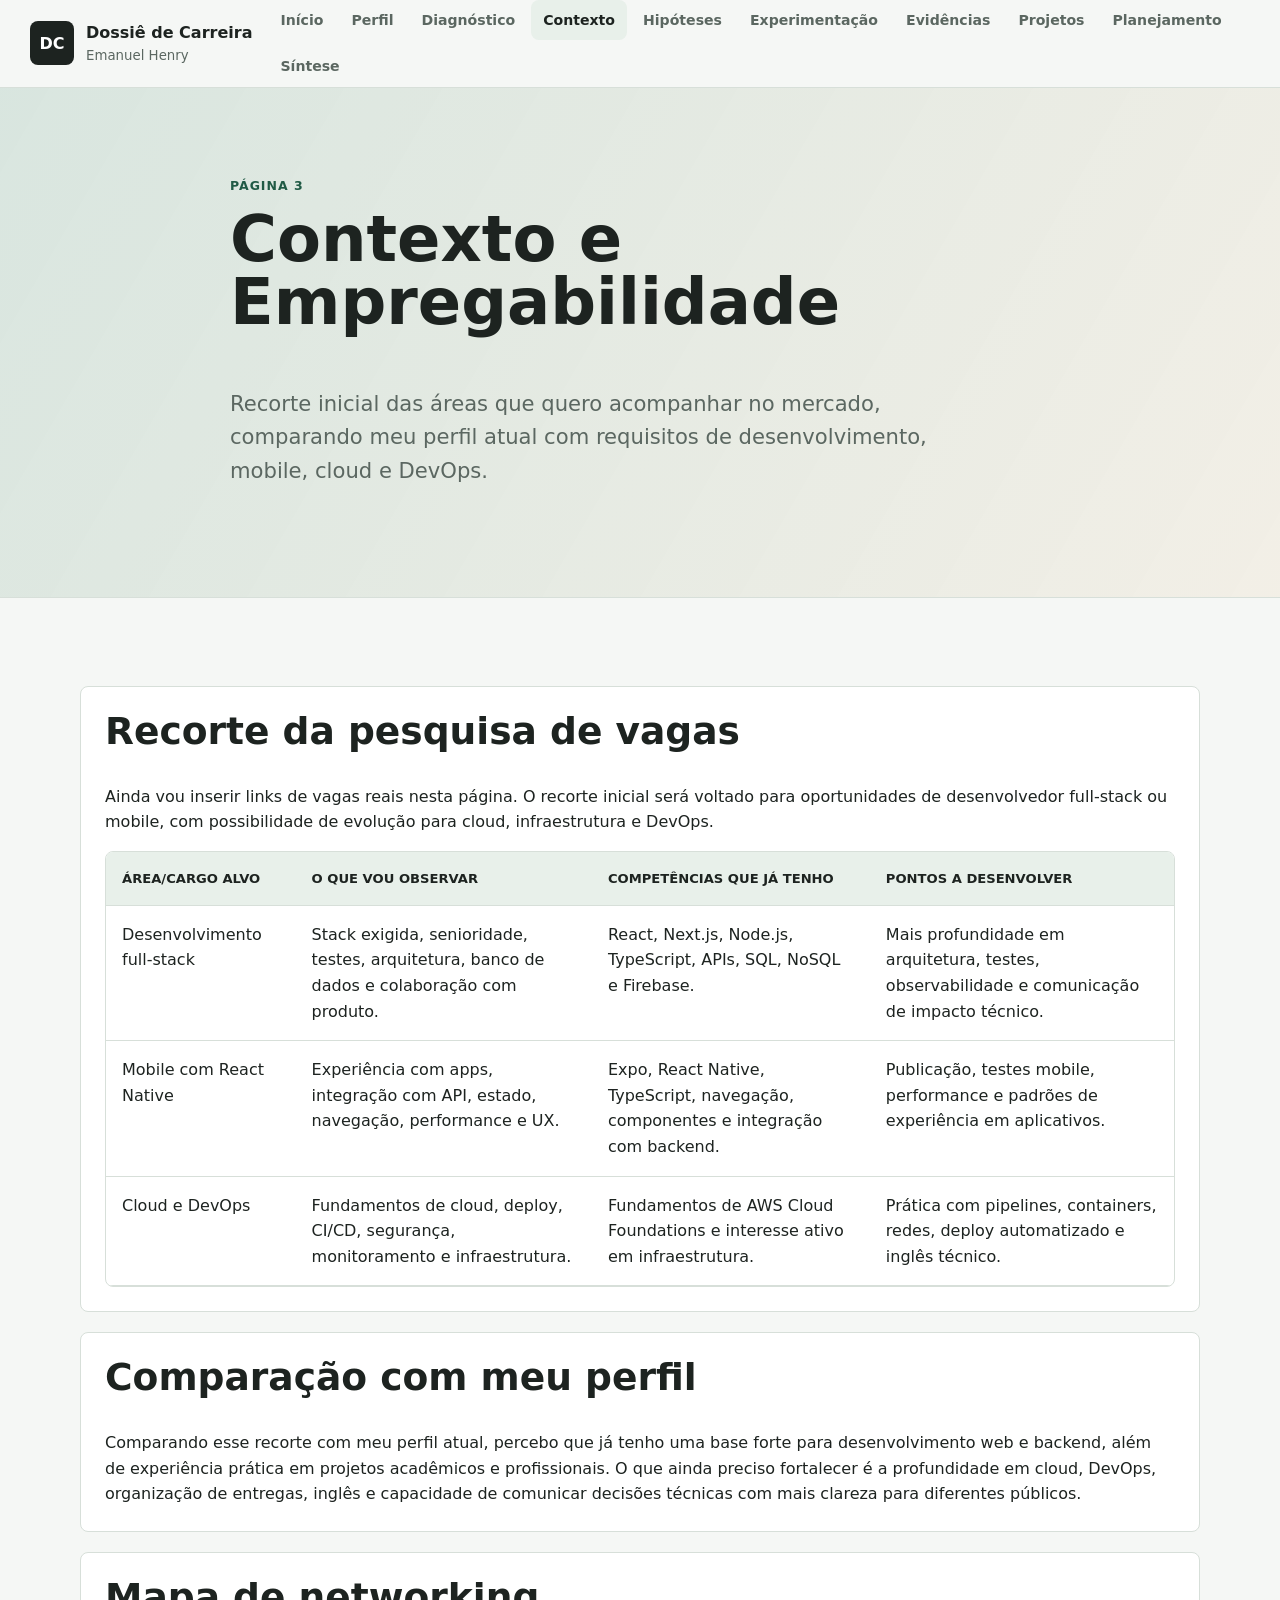
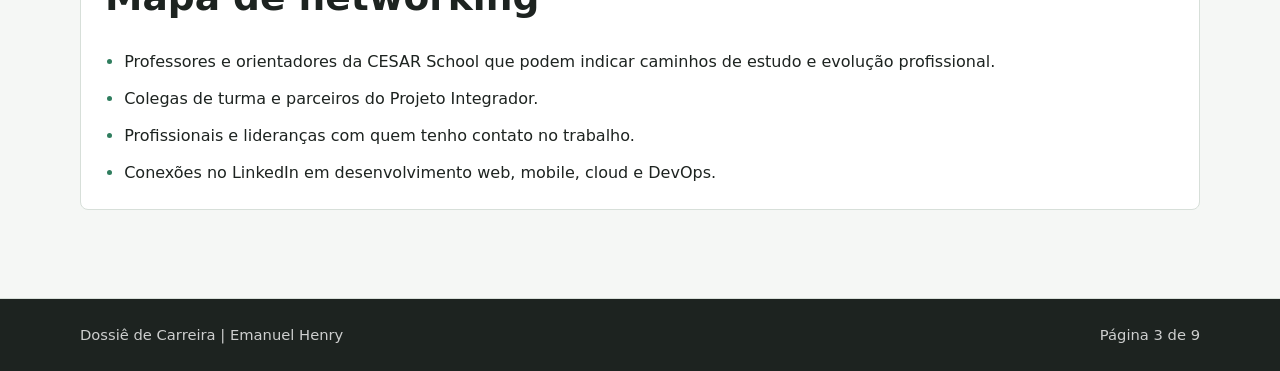
==== contexto-empregabilidade.html @ 94f61503 "first commit" ====
<!doctype html>
<html lang="pt-BR">
  <head>
    <meta charset="utf-8">
    <meta name="viewport" content="width=device-width, initial-scale=1">
    <meta name="description" content="Análise de contexto profissional, empregabilidade, vagas e networking.">
    <title>Contexto e Empregabilidade | Dossiê de Carreira</title>
    <link rel="stylesheet" href="assets/styles.css">
  </head>
  <body>
    <a class="skip-link" href="#conteudo">Ir para o conteúdo</a>
    <header class="site-header">
      <div class="container header-inner">
        <a class="brand" href="index.html" aria-label="Página inicial">
          <span class="brand-mark">DC</span>
          <span><strong>Dossiê de Carreira</strong><small>Emanuel Henry</small></span>
        </a>
        <nav class="site-nav" aria-label="Navegação principal">
          <a href="index.html">Início</a>
          <a href="perfil-profissional.html">Perfil</a>
          <a href="diagnostico-profissional.html">Diagnóstico</a>
          <a aria-current="page" href="contexto-empregabilidade.html">Contexto</a>
          <a href="hipoteses-desenvolvimento.html">Hipóteses</a>
          <a href="experimentacao-pratica.html">Experimentação</a>
          <a href="evidencias-aprendizados.html">Evidências</a>
          <a href="projetos-percurso-academico.html">Projetos</a>
          <a href="planejamento-pos-faculdade.html">Planejamento</a>
          <a href="sintese-final.html">Síntese</a>
        </nav>
      </div>
    </header>

    <main id="conteudo">
      <section class="page-intro">
        <div class="container narrow">
          <p class="eyebrow">Página 3</p>
          <h1>Contexto e Empregabilidade</h1>
          <p class="lead">
            Recorte inicial das áreas que quero acompanhar no mercado,
            comparando meu perfil atual com requisitos de desenvolvimento,
            mobile, cloud e DevOps.
          </p>
        </div>
      </section>

      <section class="section">
        <div class="container stack">
          <section class="content-block">
            <h2>Recorte da pesquisa de vagas</h2>
            <p>
              Ainda vou inserir links de vagas reais nesta página. O recorte
              inicial será voltado para oportunidades de desenvolvedor full-stack
              ou mobile, com possibilidade de evolução para cloud, infraestrutura
              e DevOps.
            </p>
            <div class="table-wrap">
              <table>
                <thead>
                  <tr>
                    <th>Área/cargo alvo</th>
                    <th>O que vou observar</th>
                    <th>Competências que já tenho</th>
                    <th>Pontos a desenvolver</th>
                  </tr>
                </thead>
                <tbody>
                  <tr>
                    <td>Desenvolvimento full-stack</td>
                    <td>Stack exigida, senioridade, testes, arquitetura, banco de dados e colaboração com produto.</td>
                    <td>React, Next.js, Node.js, TypeScript, APIs, SQL, NoSQL e Firebase.</td>
                    <td>Mais profundidade em arquitetura, testes, observabilidade e comunicação de impacto técnico.</td>
                  </tr>
                  <tr>
                    <td>Mobile com React Native</td>
                    <td>Experiência com apps, integração com API, estado, navegação, performance e UX.</td>
                    <td>Expo, React Native, TypeScript, navegação, componentes e integração com backend.</td>
                    <td>Publicação, testes mobile, performance e padrões de experiência em aplicativos.</td>
                  </tr>
                  <tr>
                    <td>Cloud e DevOps</td>
                    <td>Fundamentos de cloud, deploy, CI/CD, segurança, monitoramento e infraestrutura.</td>
                    <td>Fundamentos de AWS Cloud Foundations e interesse ativo em infraestrutura.</td>
                    <td>Prática com pipelines, containers, redes, deploy automatizado e inglês técnico.</td>
                  </tr>
                </tbody>
              </table>
            </div>
          </section>

          <section class="content-block">
            <h2>Comparação com meu perfil</h2>
            <p>
              Comparando esse recorte com meu perfil atual, percebo que já
              tenho uma base forte para desenvolvimento web e backend, além de
              experiência prática em projetos acadêmicos e profissionais. O que
              ainda preciso fortalecer é a profundidade em cloud, DevOps,
              organização de entregas, inglês e capacidade de comunicar decisões
              técnicas com mais clareza para diferentes públicos.
            </p>
          </section>

          <section class="content-block">
            <h2>Mapa de networking</h2>
            <ul class="check-list">
              <li>Professores e orientadores da CESAR School que podem indicar caminhos de estudo e evolução profissional.</li>
              <li>Colegas de turma e parceiros do Projeto Integrador.</li>
              <li>Profissionais e lideranças com quem tenho contato no trabalho.</li>
              <li>Conexões no LinkedIn em desenvolvimento web, mobile, cloud e DevOps.</li>
            </ul>
          </section>
        </div>
      </section>
    </main>

    <footer class="site-footer">
      <div class="container footer-inner">
        <span>Dossiê de Carreira | Emanuel Henry</span>
        <span>Página 3 de 9</span>
      </div>
    </footer>
  </body>
</html>
---- assets/styles.css ----
:root {
  --bg: #f5f7f5;
  --surface: #ffffff;
  --surface-alt: #e8f0ea;
  --ink: #1d2320;
  --muted: #5b6761;
  --line: #d7dfd9;
  --green: #2f7d5e;
  --green-dark: #205a45;
  --amber: #d08b36;
  --red: #bf4b45;
  --focus: #1c72b8;
  --shadow: 0 18px 48px rgba(29, 35, 32, 0.1);
  --radius: 8px;
  --max: 1120px;
}

* {
  box-sizing: border-box;
}

html {
  scroll-behavior: smooth;
}

body {
  margin: 0;
  background: var(--bg);
  color: var(--ink);
  font-family: Inter, ui-sans-serif, system-ui, -apple-system, BlinkMacSystemFont, "Segoe UI", sans-serif;
  line-height: 1.6;
}

img {
  display: block;
  max-width: 100%;
}

a {
  color: var(--green-dark);
  text-decoration-thickness: 0.08em;
  text-underline-offset: 0.22em;
}

a:hover {
  color: var(--red);
}

a:focus-visible,
button:focus-visible {
  outline: 3px solid var(--focus);
  outline-offset: 3px;
}

h1,
h2,
h3,
p {
  margin-top: 0;
}

h1 {
  max-width: 780px;
  font-size: clamp(2.35rem, 5vw, 4.75rem);
  line-height: 0.98;
  letter-spacing: 0;
}

h2 {
  font-size: clamp(1.55rem, 3vw, 2.35rem);
  line-height: 1.1;
  letter-spacing: 0;
}

h3 {
  font-size: 1.05rem;
  line-height: 1.25;
}

table {
  width: 100%;
  border-collapse: collapse;
  min-width: 740px;
}

th,
td {
  border-bottom: 1px solid var(--line);
  padding: 1rem;
  text-align: left;
  vertical-align: top;
}

th {
  background: var(--surface-alt);
  color: var(--ink);
  font-size: 0.82rem;
  text-transform: uppercase;
}

.skip-link {
  position: fixed;
  top: 0.75rem;
  left: 0.75rem;
  z-index: 20;
  transform: translateY(-160%);
  background: var(--ink);
  color: #fff;
  padding: 0.7rem 1rem;
  border-radius: var(--radius);
}

.skip-link:focus {
  transform: translateY(0);
}

.container {
  width: min(100% - 2rem, var(--max));
  margin-inline: auto;
}

.narrow {
  width: min(100% - 2rem, 820px);
}

.site-header {
  position: sticky;
  top: 0;
  z-index: 10;
  background: rgba(245, 247, 245, 0.94);
  border-bottom: 1px solid var(--line);
  backdrop-filter: blur(12px);
}

.site-header .container {
  width: min(100% - 2rem, 1220px);
}

.header-inner {
  display: flex;
  align-items: center;
  justify-content: space-between;
  gap: 1rem;
  min-height: 82px;
}

.brand {
  display: inline-flex;
  align-items: center;
  gap: 0.75rem;
  color: var(--ink);
  text-decoration: none;
  flex: 0 0 auto;
}

.brand-mark {
  display: grid;
  width: 44px;
  height: 44px;
  place-items: center;
  border-radius: var(--radius);
  background: var(--ink);
  color: #fff;
  font-weight: 800;
}

.brand strong,
.brand small {
  display: block;
}

.brand small {
  color: var(--muted);
}

.site-nav {
  display: flex;
  align-items: center;
  justify-content: flex-start;
  gap: 0.25rem;
  row-gap: 0.4rem;
  flex: 1 1 auto;
  min-width: 0;
  flex-wrap: wrap;
  overflow-x: visible;
  scrollbar-width: thin;
}

.site-nav a {
  flex: 0 0 auto;
  border-radius: var(--radius);
  color: var(--muted);
  font-size: 0.88rem;
  font-weight: 700;
  padding: 0.55rem 0.75rem;
  text-decoration: none;
}

.site-nav a:hover,
.site-nav a[aria-current="page"] {
  background: var(--surface-alt);
  color: var(--ink);
}

.hero {
  padding: clamp(4rem, 9vw, 7rem) 0 4rem;
  background:
    linear-gradient(120deg, rgba(47, 125, 94, 0.12), rgba(208, 139, 54, 0.1) 52%, rgba(191, 75, 69, 0.08)),
    var(--bg);
}

.hero-grid {
  display: grid;
  grid-template-columns: minmax(0, 1.35fr) minmax(280px, 0.65fr);
  gap: clamp(2rem, 5vw, 4rem);
  align-items: center;
}

.hero-copy {
  max-width: 820px;
}

.eyebrow,
.section-kicker {
  color: var(--green-dark);
  font-size: 0.78rem;
  font-weight: 800;
  letter-spacing: 0.08em;
  text-transform: uppercase;
}

.lead {
  max-width: 760px;
  color: var(--muted);
  font-size: clamp(1.1rem, 2vw, 1.32rem);
}

.hero-actions {
  display: flex;
  flex-wrap: wrap;
  gap: 0.75rem;
  margin-top: 2rem;
}

.button {
  display: inline-flex;
  align-items: center;
  justify-content: center;
  min-height: 44px;
  border-radius: var(--radius);
  font-weight: 800;
  padding: 0.72rem 1rem;
  text-decoration: none;
}

.button.primary {
  background: var(--green-dark);
  color: #fff;
}

.button.secondary {
  background: var(--surface);
  color: var(--ink);
  border: 1px solid var(--line);
}

.profile-panel {
  margin: 0;
  overflow: hidden;
  border: 1px solid var(--line);
  border-radius: var(--radius);
  background: var(--surface);
  box-shadow: var(--shadow);
}

.profile-panel img {
  width: 100%;
  aspect-ratio: 1;
  object-fit: cover;
}

.profile-panel figcaption {
  display: grid;
  gap: 0.2rem;
  padding: 1rem;
}

.profile-panel span {
  color: var(--muted);
}

.section,
.page-intro {
  padding: clamp(3rem, 7vw, 5.5rem) 0;
}

.page-intro {
  background: linear-gradient(120deg, rgba(47, 125, 94, 0.14), rgba(208, 139, 54, 0.08)), var(--bg);
  border-bottom: 1px solid var(--line);
}

.alt {
  background: var(--surface-alt);
}

.split {
  display: grid;
  grid-template-columns: minmax(220px, 0.45fr) minmax(0, 1fr);
  gap: clamp(2rem, 6vw, 5rem);
}

.prose {
  color: var(--muted);
  font-size: 1.08rem;
}

.section-heading {
  margin-bottom: 1.5rem;
}

.tag-grid {
  display: flex;
  flex-wrap: wrap;
  gap: 0.75rem;
}

.tag-grid span {
  border: 1px solid var(--line);
  border-radius: var(--radius);
  background: var(--surface);
  color: var(--ink);
  font-weight: 800;
  padding: 0.75rem 1rem;
}

.two-columns,
.content-grid,
.milestone-grid,
.evidence-grid,
.path-grid,
.comparison {
  display: grid;
  gap: 1.25rem;
}

.two-columns,
.comparison {
  grid-template-columns: repeat(2, minmax(0, 1fr));
}

.content-grid {
  grid-template-columns: 240px minmax(0, 1fr);
  align-items: start;
}

.milestone-grid,
.evidence-grid,
.path-grid {
  grid-template-columns: repeat(3, minmax(0, 1fr));
}

.path-grid {
  grid-template-columns: repeat(4, minmax(0, 1fr));
}

.content-block,
.question-block,
.milestone,
.evidence-card,
.path-grid article,
.comparison article,
.soft-grid article,
.project-entry {
  border: 1px solid var(--line);
  border-radius: var(--radius);
  background: var(--surface);
  padding: clamp(1.1rem, 3vw, 1.5rem);
}

.content-block > :last-child,
.question-block > :last-child,
.milestone > :last-child,
.evidence-card > :last-child,
.path-grid article > :last-child,
.comparison article > :last-child,
.soft-grid article > :last-child,
.project-entry > :last-child {
  margin-bottom: 0;
}

.project-entry + .project-entry {
  margin-top: 1rem;
}

.stack,
.question-list {
  display: grid;
  gap: 1.25rem;
}

.toc {
  position: sticky;
  top: 104px;
  display: grid;
  gap: 0.35rem;
  border-left: 3px solid var(--green);
  padding-left: 1rem;
}

.toc a {
  color: var(--muted);
  font-weight: 700;
  text-decoration: none;
}

.toc a:hover {
  color: var(--green-dark);
}

.info-list {
  display: grid;
  grid-template-columns: repeat(2, minmax(0, 1fr));
  gap: 1rem;
  margin: 0;
}

.info-list div {
  border-bottom: 1px solid var(--line);
  padding-bottom: 0.8rem;
}

.info-list dt {
  color: var(--muted);
  font-size: 0.8rem;
  font-weight: 800;
  text-transform: uppercase;
}

.info-list dd {
  margin: 0.2rem 0 0;
  font-weight: 800;
}

.check-list,
.link-list {
  display: grid;
  gap: 0.7rem;
  margin: 0;
  padding-left: 1.2rem;
}

.check-list li::marker {
  color: var(--green);
}

.table-wrap {
  overflow-x: auto;
  border: 1px solid var(--line);
  border-radius: var(--radius);
  background: var(--surface);
}

.milestone span,
.timeline-item span,
.comparison span {
  color: var(--red);
  font-size: 0.76rem;
  font-weight: 900;
  letter-spacing: 0.08em;
  text-transform: uppercase;
}

.soft-grid {
  display: grid;
  grid-template-columns: repeat(3, minmax(0, 1fr));
  gap: 1rem;
}

.evidence-thumb {
  display: grid;
  min-height: 130px;
  place-items: center;
  margin-bottom: 1rem;
  border: 1px dashed var(--green);
  border-radius: var(--radius);
  background: var(--surface-alt);
  color: var(--green-dark);
  font-weight: 900;
}

.timeline {
  display: grid;
  gap: 0;
}

.timeline-item {
  position: relative;
  padding: 0 0 2rem 2rem;
  border-left: 3px solid var(--green);
}

.timeline-item::before {
  position: absolute;
  top: 0.2rem;
  left: -0.55rem;
  width: 0.9rem;
  height: 0.9rem;
  border: 3px solid var(--bg);
  border-radius: 50%;
  background: var(--amber);
  content: "";
}

.timeline-item:last-child {
  padding-bottom: 0;
}

.site-footer {
  border-top: 1px solid var(--line);
  background: var(--ink);
  color: #fff;
  padding: 1.5rem 0;
}

.footer-inner {
  display: flex;
  justify-content: space-between;
  gap: 1rem;
  color: rgba(255, 255, 255, 0.78);
  font-size: 0.92rem;
}

@media (max-width: 920px) {
  .header-inner {
    align-items: flex-start;
    flex-direction: column;
    padding: 1rem 0;
  }

  .site-nav {
    justify-content: flex-start;
    width: 100%;
    flex-wrap: nowrap;
    overflow-x: auto;
  }

  .hero-grid,
  .split,
  .two-columns,
  .content-grid,
  .comparison,
  .milestone-grid,
  .evidence-grid,
  .path-grid,
  .soft-grid {
    grid-template-columns: 1fr;
  }

  .profile-panel {
    max-width: 420px;
  }

  .toc {
    position: static;
    grid-template-columns: repeat(2, minmax(0, 1fr));
  }
}

@media (max-width: 560px) {
  .container,
  .narrow {
    width: min(100% - 1rem, var(--max));
  }

  h1 {
    font-size: 2.25rem;
  }

  .brand {
    align-items: flex-start;
  }

  .brand-mark {
    width: 40px;
    height: 40px;
  }

  .site-nav a {
    padding: 0.52rem 0.62rem;
  }

  .hero,
  .section,
  .page-intro {
    padding-block: 2.75rem;
  }

  .hero-actions,
  .footer-inner {
    flex-direction: column;
  }

  .button {
    width: 100%;
  }

  .toc,
  .info-list {
    grid-template-columns: 1fr;
  }
}
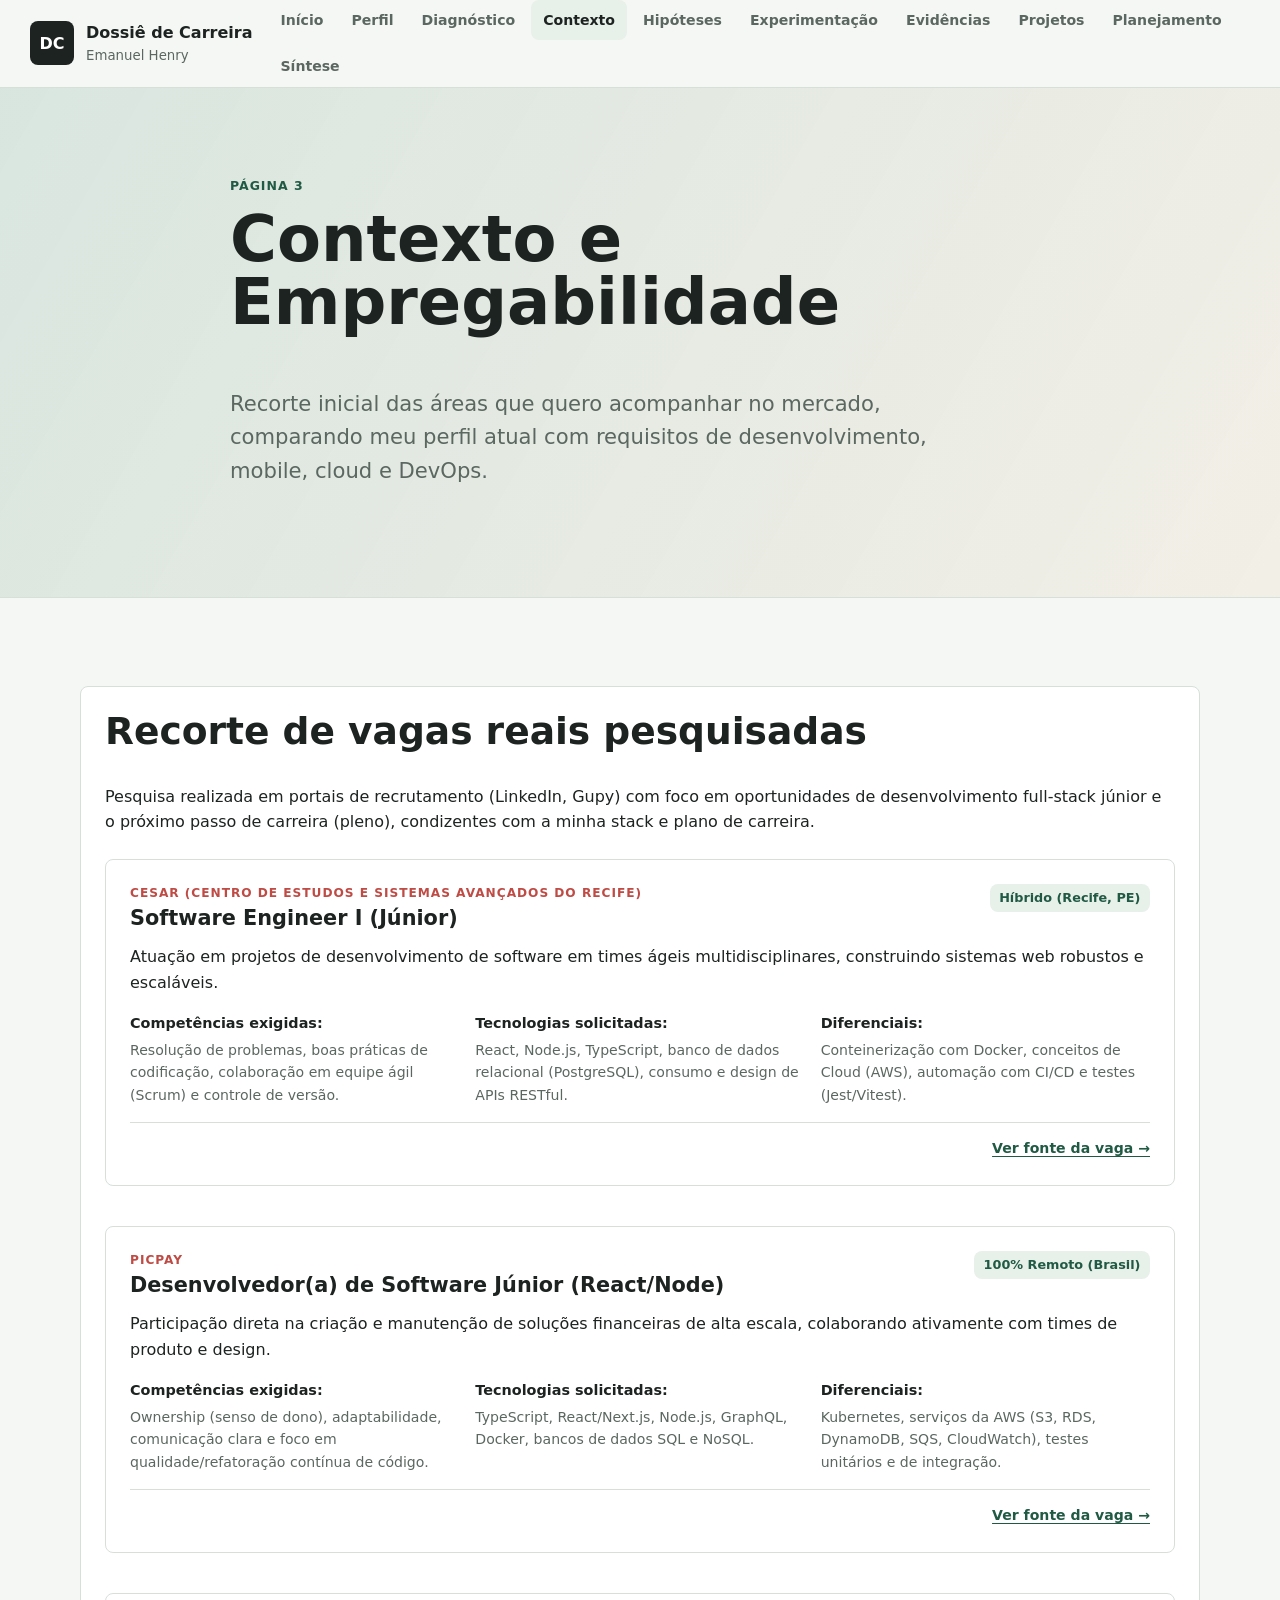
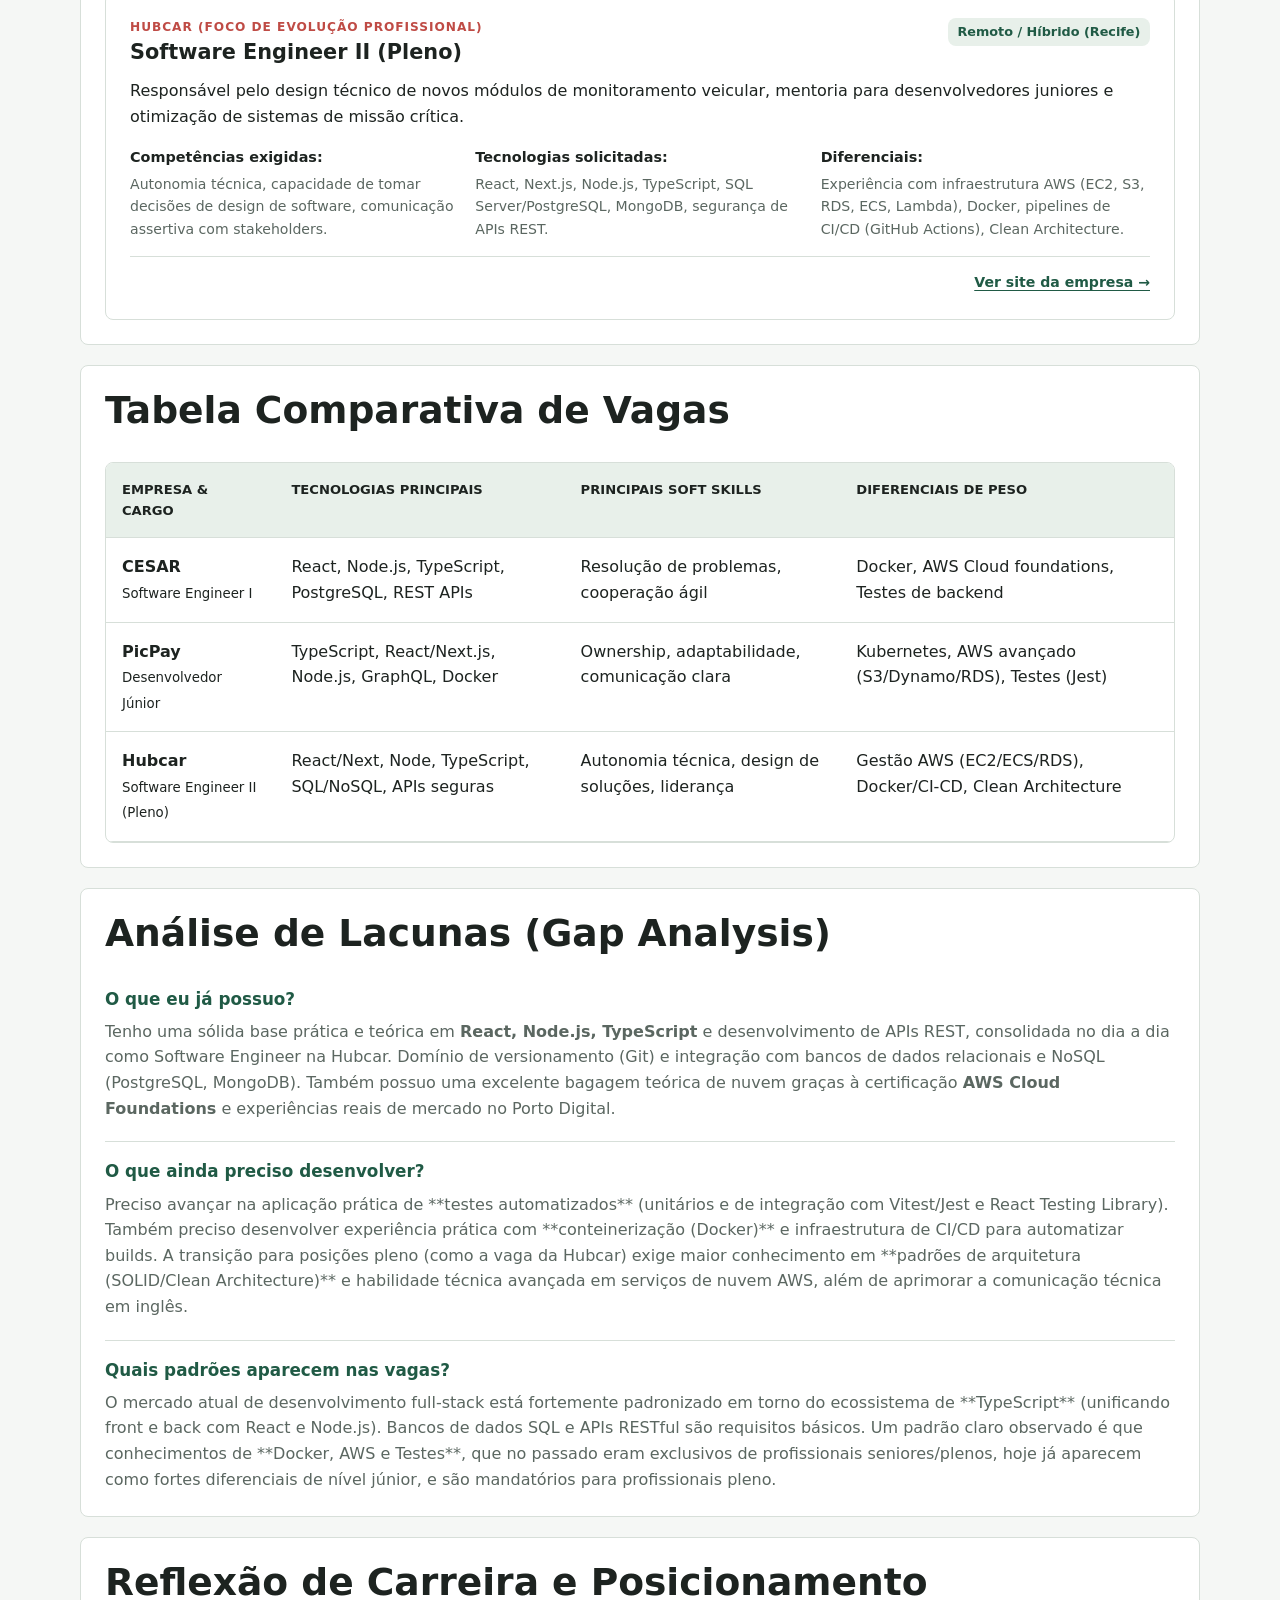
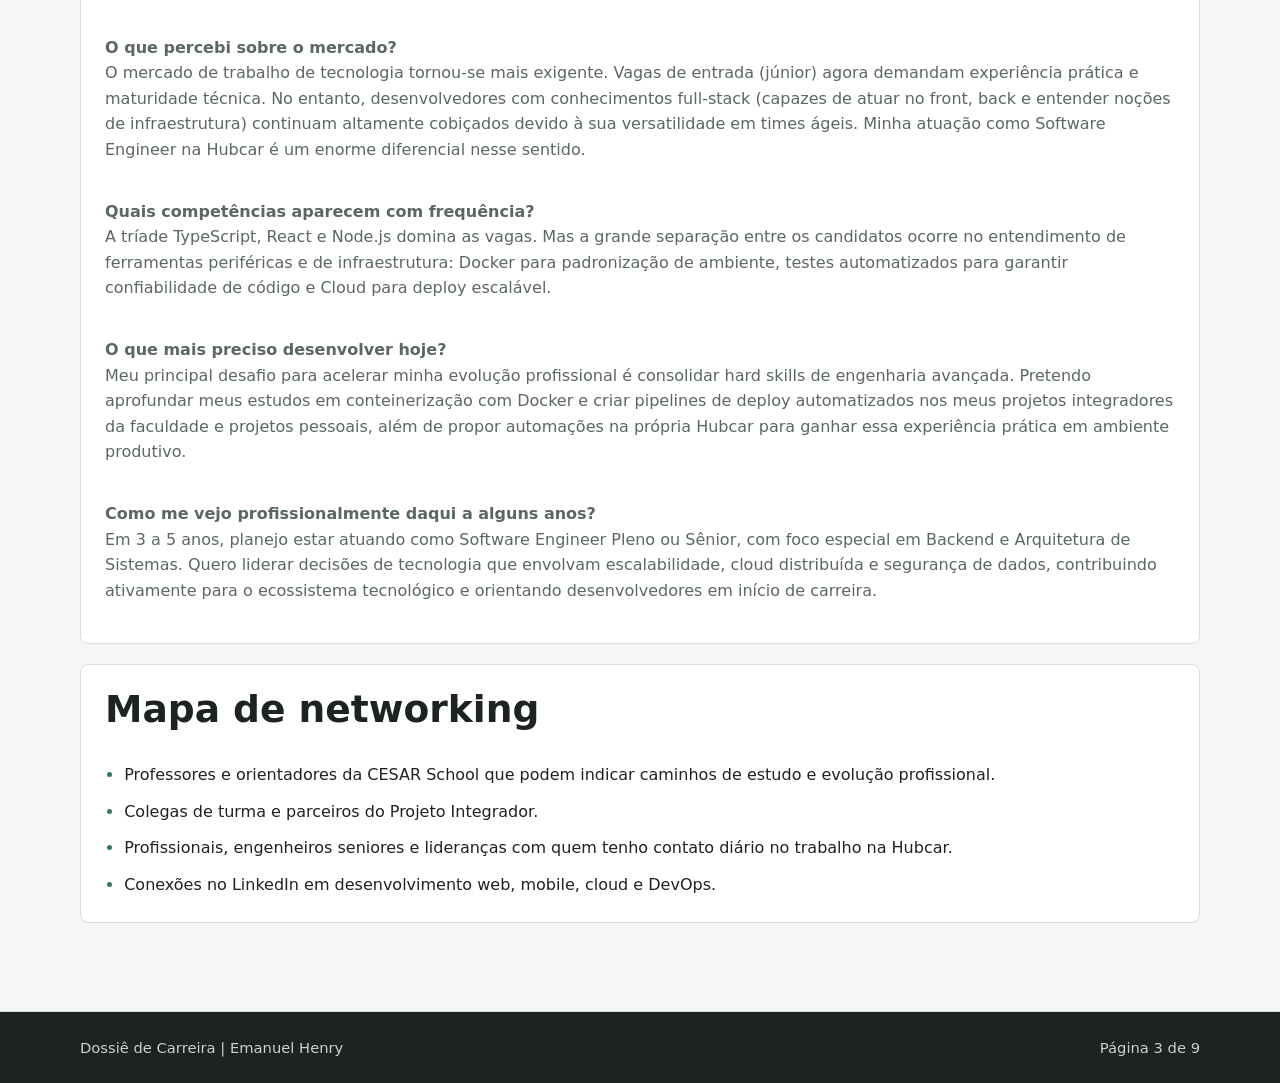
==== commit 2bbc79f4: "feat: 26/05 classwork" ====
--- a/contexto-empregabilidade.html
+++ b/contexto-empregabilidade.html
@@ -46,41 +46,128 @@
       <section class="section">
         <div class="container stack">
           <section class="content-block">
-            <h2>Recorte da pesquisa de vagas</h2>
-            <p>
-              Ainda vou inserir links de vagas reais nesta página. O recorte
-              inicial será voltado para oportunidades de desenvolvedor full-stack
-              ou mobile, com possibilidade de evolução para cloud, infraestrutura
-              e DevOps.
+            <h2>Recorte de vagas reais pesquisadas</h2>
+            <p style="margin-bottom: 1.5rem;">
+              Pesquisa realizada em portais de recrutamento (LinkedIn, Gupy) com foco em oportunidades de desenvolvimento full-stack júnior e o próximo passo de carreira (pleno), condizentes com a minha stack e plano de carreira.
             </p>
+
+            <div class="stack" style="gap: 1.5rem;">
+              <article class="project-entry">
+                <div style="display: flex; justify-content: space-between; align-items: flex-start; flex-wrap: wrap; gap: 0.5rem; margin-bottom: 0.75rem;">
+                  <div>
+                    <span style="color: var(--red); font-size: 0.76rem; font-weight: 900; letter-spacing: 0.08em; text-transform: uppercase; display: block;">CESAR (Centro de Estudos e Sistemas Avançados do Recife)</span>
+                    <h3 style="font-size: 1.3rem; margin: 0.2rem 0 0;">Software Engineer I (Júnior)</h3>
+                  </div>
+                  <span style="background: var(--surface-alt); padding: 0.25rem 0.6rem; border-radius: var(--radius); font-size: 0.8rem; font-weight: 800; color: var(--green-dark);">Híbrido (Recife, PE)</span>
+                </div>
+                <p>Atuação em projetos de desenvolvimento de software em times ágeis multidisciplinares, construindo sistemas web robustos e escaláveis.</p>
+                <div style="margin-top: 1rem; display: grid; grid-template-columns: repeat(auto-fit, minmax(220px, 1fr)); gap: 1rem; font-size: 0.9rem;">
+                  <div>
+                    <strong>Competências exigidas:</strong>
+                    <p style="margin: 0.25rem 0 0; font-size: 0.88rem; color: var(--muted);">Resolução de problemas, boas práticas de codificação, colaboração em equipe ágil (Scrum) e controle de versão.</p>
+                  </div>
+                  <div>
+                    <strong>Tecnologias solicitadas:</strong>
+                    <p style="margin: 0.25rem 0 0; font-size: 0.88rem; color: var(--muted);">React, Node.js, TypeScript, banco de dados relacional (PostgreSQL), consumo e design de APIs RESTful.</p>
+                  </div>
+                  <div>
+                    <strong>Diferenciais:</strong>
+                    <p style="margin: 0.25rem 0 0; font-size: 0.88rem; color: var(--muted);">Conteinerização com Docker, conceitos de Cloud (AWS), automação com CI/CD e testes (Jest/Vitest).</p>
+                  </div>
+                </div>
+                <div style="margin-top: 1rem; border-top: 1px solid var(--line); padding-top: 0.75rem; text-align: right;">
+                  <a href="https://www.cesar.org.br/vagas" target="_blank" rel="noreferrer" style="font-weight: 700; font-size: 0.88rem;">Ver fonte da vaga &rarr;</a>
+                </div>
+              </article>
+
+              <article class="project-entry">
+                <div style="display: flex; justify-content: space-between; align-items: flex-start; flex-wrap: wrap; gap: 0.5rem; margin-bottom: 0.75rem;">
+                  <div>
+                    <span style="color: var(--red); font-size: 0.76rem; font-weight: 900; letter-spacing: 0.08em; text-transform: uppercase; display: block;">PicPay</span>
+                    <h3 style="font-size: 1.3rem; margin: 0.2rem 0 0;">Desenvolvedor(a) de Software Júnior (React/Node)</h3>
+                  </div>
+                  <span style="background: var(--surface-alt); padding: 0.25rem 0.6rem; border-radius: var(--radius); font-size: 0.8rem; font-weight: 800; color: var(--green-dark);">100% Remoto (Brasil)</span>
+                </div>
+                <p>Participação direta na criação e manutenção de soluções financeiras de alta escala, colaborando ativamente com times de produto e design.</p>
+                <div style="margin-top: 1rem; display: grid; grid-template-columns: repeat(auto-fit, minmax(220px, 1fr)); gap: 1rem; font-size: 0.9rem;">
+                  <div>
+                    <strong>Competências exigidas:</strong>
+                    <p style="margin: 0.25rem 0 0; font-size: 0.88rem; color: var(--muted);">Ownership (senso de dono), adaptabilidade, comunicação clara e foco em qualidade/refatoração contínua de código.</p>
+                  </div>
+                  <div>
+                    <strong>Tecnologias solicitadas:</strong>
+                    <p style="margin: 0.25rem 0 0; font-size: 0.88rem; color: var(--muted);">TypeScript, React/Next.js, Node.js, GraphQL, Docker, bancos de dados SQL e NoSQL.</p>
+                  </div>
+                  <div>
+                    <strong>Diferenciais:</strong>
+                    <p style="margin: 0.25rem 0 0; font-size: 0.88rem; color: var(--muted);">Kubernetes, serviços da AWS (S3, RDS, DynamoDB, SQS, CloudWatch), testes unitários e de integração.</p>
+                  </div>
+                </div>
+                <div style="margin-top: 1rem; border-top: 1px solid var(--line); padding-top: 0.75rem; text-align: right;">
+                  <a href="https://picpay.gupy.io/" target="_blank" rel="noreferrer" style="font-weight: 700; font-size: 0.88rem;">Ver fonte da vaga &rarr;</a>
+                </div>
+              </article>
+
+              <article class="project-entry">
+                <div style="display: flex; justify-content: space-between; align-items: flex-start; flex-wrap: wrap; gap: 0.5rem; margin-bottom: 0.75rem;">
+                  <div>
+                    <span style="color: var(--red); font-size: 0.76rem; font-weight: 900; letter-spacing: 0.08em; text-transform: uppercase; display: block;">Hubcar (Foco de Evolução Profissional)</span>
+                    <h3 style="font-size: 1.3rem; margin: 0.2rem 0 0;">Software Engineer II (Pleno)</h3>
+                  </div>
+                  <span style="background: var(--surface-alt); padding: 0.25rem 0.6rem; border-radius: var(--radius); font-size: 0.8rem; font-weight: 800; color: var(--green-dark);">Remoto / Híbrido (Recife)</span>
+                </div>
+                <p>Responsável pelo design técnico de novos módulos de monitoramento veicular, mentoria para desenvolvedores juniores e otimização de sistemas de missão crítica.</p>
+                <div style="margin-top: 1rem; display: grid; grid-template-columns: repeat(auto-fit, minmax(220px, 1fr)); gap: 1rem; font-size: 0.9rem;">
+                  <div>
+                    <strong>Competências exigidas:</strong>
+                    <p style="margin: 0.25rem 0 0; font-size: 0.88rem; color: var(--muted);">Autonomia técnica, capacidade de tomar decisões de design de software, comunicação assertiva com stakeholders.</p>
+                  </div>
+                  <div>
+                    <strong>Tecnologias solicitadas:</strong>
+                    <p style="margin: 0.25rem 0 0; font-size: 0.88rem; color: var(--muted);">React, Next.js, Node.js, TypeScript, SQL Server/PostgreSQL, MongoDB, segurança de APIs REST.</p>
+                  </div>
+                  <div>
+                    <strong>Diferenciais:</strong>
+                    <p style="margin: 0.25rem 0 0; font-size: 0.88rem; color: var(--muted);">Experiência com infraestrutura AWS (EC2, S3, RDS, ECS, Lambda), Docker, pipelines de CI/CD (GitHub Actions), Clean Architecture.</p>
+                  </div>
+                </div>
+                <div style="margin-top: 1rem; border-top: 1px solid var(--line); padding-top: 0.75rem; text-align: right;">
+                  <a href="https://hubcar.com.br" target="_blank" rel="noreferrer" style="font-weight: 700; font-size: 0.88rem;">Ver site da empresa &rarr;</a>
+                </div>
+              </article>
+            </div>
+          </section>
+
+          <section class="content-block">
+            <h2>Tabela Comparativa de Vagas</h2>
             <div class="table-wrap">
               <table>
                 <thead>
                   <tr>
-                    <th>Área/cargo alvo</th>
-                    <th>O que vou observar</th>
-                    <th>Competências que já tenho</th>
-                    <th>Pontos a desenvolver</th>
+                    <th>Empresa & Cargo</th>
+                    <th>Tecnologias Principais</th>
+                    <th>Principais Soft Skills</th>
+                    <th>Diferenciais de Peso</th>
                   </tr>
                 </thead>
                 <tbody>
                   <tr>
-                    <td>Desenvolvimento full-stack</td>
-                    <td>Stack exigida, senioridade, testes, arquitetura, banco de dados e colaboração com produto.</td>
-                    <td>React, Next.js, Node.js, TypeScript, APIs, SQL, NoSQL e Firebase.</td>
-                    <td>Mais profundidade em arquitetura, testes, observabilidade e comunicação de impacto técnico.</td>
-                  </tr>
-                  <tr>
-                    <td>Mobile com React Native</td>
-                    <td>Experiência com apps, integração com API, estado, navegação, performance e UX.</td>
-                    <td>Expo, React Native, TypeScript, navegação, componentes e integração com backend.</td>
-                    <td>Publicação, testes mobile, performance e padrões de experiência em aplicativos.</td>
-                  </tr>
-                  <tr>
-                    <td>Cloud e DevOps</td>
-                    <td>Fundamentos de cloud, deploy, CI/CD, segurança, monitoramento e infraestrutura.</td>
-                    <td>Fundamentos de AWS Cloud Foundations e interesse ativo em infraestrutura.</td>
-                    <td>Prática com pipelines, containers, redes, deploy automatizado e inglês técnico.</td>
+                    <td><strong>CESAR</strong><br><small>Software Engineer I</small></td>
+                    <td>React, Node.js, TypeScript, PostgreSQL, REST APIs</td>
+                    <td>Resolução de problemas, cooperação ágil</td>
+                    <td>Docker, AWS Cloud foundations, Testes de backend</td>
+                  </tr>
+                  <tr>
+                    <td><strong>PicPay</strong><br><small>Desenvolvedor Júnior</small></td>
+                    <td>TypeScript, React/Next.js, Node.js, GraphQL, Docker</td>
+                    <td>Ownership, adaptabilidade, comunicação clara</td>
+                    <td>Kubernetes, AWS avançado (S3/Dynamo/RDS), Testes (Jest)</td>
+                  </tr>
+                  <tr>
+                    <td><strong>Hubcar</strong><br><small>Software Engineer II (Pleno)</small></td>
+                    <td>React/Next, Node, TypeScript, SQL/NoSQL, APIs seguras</td>
+                    <td>Autonomia técnica, design de soluções, liderança</td>
+                    <td>Gestão AWS (EC2/ECS/RDS), Docker/CI-CD, Clean Architecture</td>
                   </tr>
                 </tbody>
               </table>
@@ -88,15 +175,49 @@
           </section>
 
           <section class="content-block">
-            <h2>Comparação com meu perfil</h2>
-            <p>
-              Comparando esse recorte com meu perfil atual, percebo que já
-              tenho uma base forte para desenvolvimento web e backend, além de
-              experiência prática em projetos acadêmicos e profissionais. O que
-              ainda preciso fortalecer é a profundidade em cloud, DevOps,
-              organização de entregas, inglês e capacidade de comunicar decisões
-              técnicas com mais clareza para diferentes públicos.
-            </p>
+            <h2>Análise de Lacunas (Gap Analysis)</h2>
+            <div class="stack" style="gap: 1.25rem;">
+              <div>
+                <strong style="color: var(--green-dark); font-size: 1.05rem; display: block; margin-bottom: 0.4rem;">O que eu já possuo?</strong>
+                <p style="margin: 0; color: var(--muted);">
+                  Tenho uma sólida base prática e teórica em <strong>React, Node.js, TypeScript</strong> e desenvolvimento de APIs REST, consolidada no dia a dia como Software Engineer na Hubcar. Domínio de versionamento (Git) e integração com bancos de dados relacionais e NoSQL (PostgreSQL, MongoDB). Também possuo uma excelente bagagem teórica de nuvem graças à certificação <strong>AWS Cloud Foundations</strong> e experiências reais de mercado no Porto Digital.
+                </p>
+              </div>
+              <div style="border-top: 1px solid var(--line); padding-top: 1rem;">
+                <strong style="color: var(--green-dark); font-size: 1.05rem; display: block; margin-bottom: 0.4rem;">O que ainda preciso desenvolver?</strong>
+                <p style="margin: 0; color: var(--muted);">
+                  Preciso avançar na aplicação prática de **testes automatizados** (unitários e de integração com Vitest/Jest e React Testing Library). Também preciso desenvolver experiência prática com **conteinerização (Docker)** e infraestrutura de CI/CD para automatizar builds. A transição para posições pleno (como a vaga da Hubcar) exige maior conhecimento em **padrões de arquitetura (SOLID/Clean Architecture)** e habilidade técnica avançada em serviços de nuvem AWS, além de aprimorar a comunicação técnica em inglês.
+                </p>
+              </div>
+              <div style="border-top: 1px solid var(--line); padding-top: 1rem;">
+                <strong style="color: var(--green-dark); font-size: 1.05rem; display: block; margin-bottom: 0.4rem;">Quais padrões aparecem nas vagas?</strong>
+                <p style="margin: 0; color: var(--muted);">
+                  O mercado atual de desenvolvimento full-stack está fortemente padronizado em torno do ecossistema de **TypeScript** (unificando front e back com React e Node.js). Bancos de dados SQL e APIs RESTful são requisitos básicos. Um padrão claro observado é que conhecimentos de **Docker, AWS e Testes**, que no passado eram exclusivos de profissionais seniores/plenos, hoje já aparecem como fortes diferenciais de nível júnior, e são mandatórios para profissionais pleno.
+                </p>
+              </div>
+            </div>
+          </section>
+
+          <section class="content-block">
+            <h2>Reflexão de Carreira e Posicionamento</h2>
+            <div class="prose" style="display: grid; gap: 1.25rem; font-size: 1rem;">
+              <p>
+                <strong>O que percebi sobre o mercado?</strong><br>
+                O mercado de trabalho de tecnologia tornou-se mais exigente. Vagas de entrada (júnior) agora demandam experiência prática e maturidade técnica. No entanto, desenvolvedores com conhecimentos full-stack (capazes de atuar no front, back e entender noções de infraestrutura) continuam altamente cobiçados devido à sua versatilidade em times ágeis. Minha atuação como Software Engineer na Hubcar é um enorme diferencial nesse sentido.
+              </p>
+              <p>
+                <strong>Quais competências aparecem com frequência?</strong><br>
+                A tríade TypeScript, React e Node.js domina as vagas. Mas a grande separação entre os candidatos ocorre no entendimento de ferramentas periféricas e de infraestrutura: Docker para padronização de ambiente, testes automatizados para garantir confiabilidade de código e Cloud para deploy escalável.
+              </p>
+              <p>
+                <strong>O que mais preciso desenvolver hoje?</strong><br>
+                Meu principal desafio para acelerar minha evolução profissional é consolidar hard skills de engenharia avançada. Pretendo aprofundar meus estudos em conteinerização com Docker e criar pipelines de deploy automatizados nos meus projetos integradores da faculdade e projetos pessoais, além de propor automações na própria Hubcar para ganhar essa experiência prática em ambiente produtivo.
+              </p>
+              <p>
+                <strong>Como me vejo profissionalmente daqui a alguns anos?</strong><br>
+                Em 3 a 5 anos, planejo estar atuando como Software Engineer Pleno ou Sênior, com foco especial em Backend e Arquitetura de Sistemas. Quero liderar decisões de tecnologia que envolvam escalabilidade, cloud distribuída e segurança de dados, contribuindo ativamente para o ecossistema tecnológico e orientando desenvolvedores em início de carreira.
+              </p>
+            </div>
           </section>
 
           <section class="content-block">
@@ -104,7 +225,7 @@
             <ul class="check-list">
               <li>Professores e orientadores da CESAR School que podem indicar caminhos de estudo e evolução profissional.</li>
               <li>Colegas de turma e parceiros do Projeto Integrador.</li>
-              <li>Profissionais e lideranças com quem tenho contato no trabalho.</li>
+              <li>Profissionais, engenheiros seniores e lideranças com quem tenho contato diário no trabalho na Hubcar.</li>
               <li>Conexões no LinkedIn em desenvolvimento web, mobile, cloud e DevOps.</li>
             </ul>
           </section>
